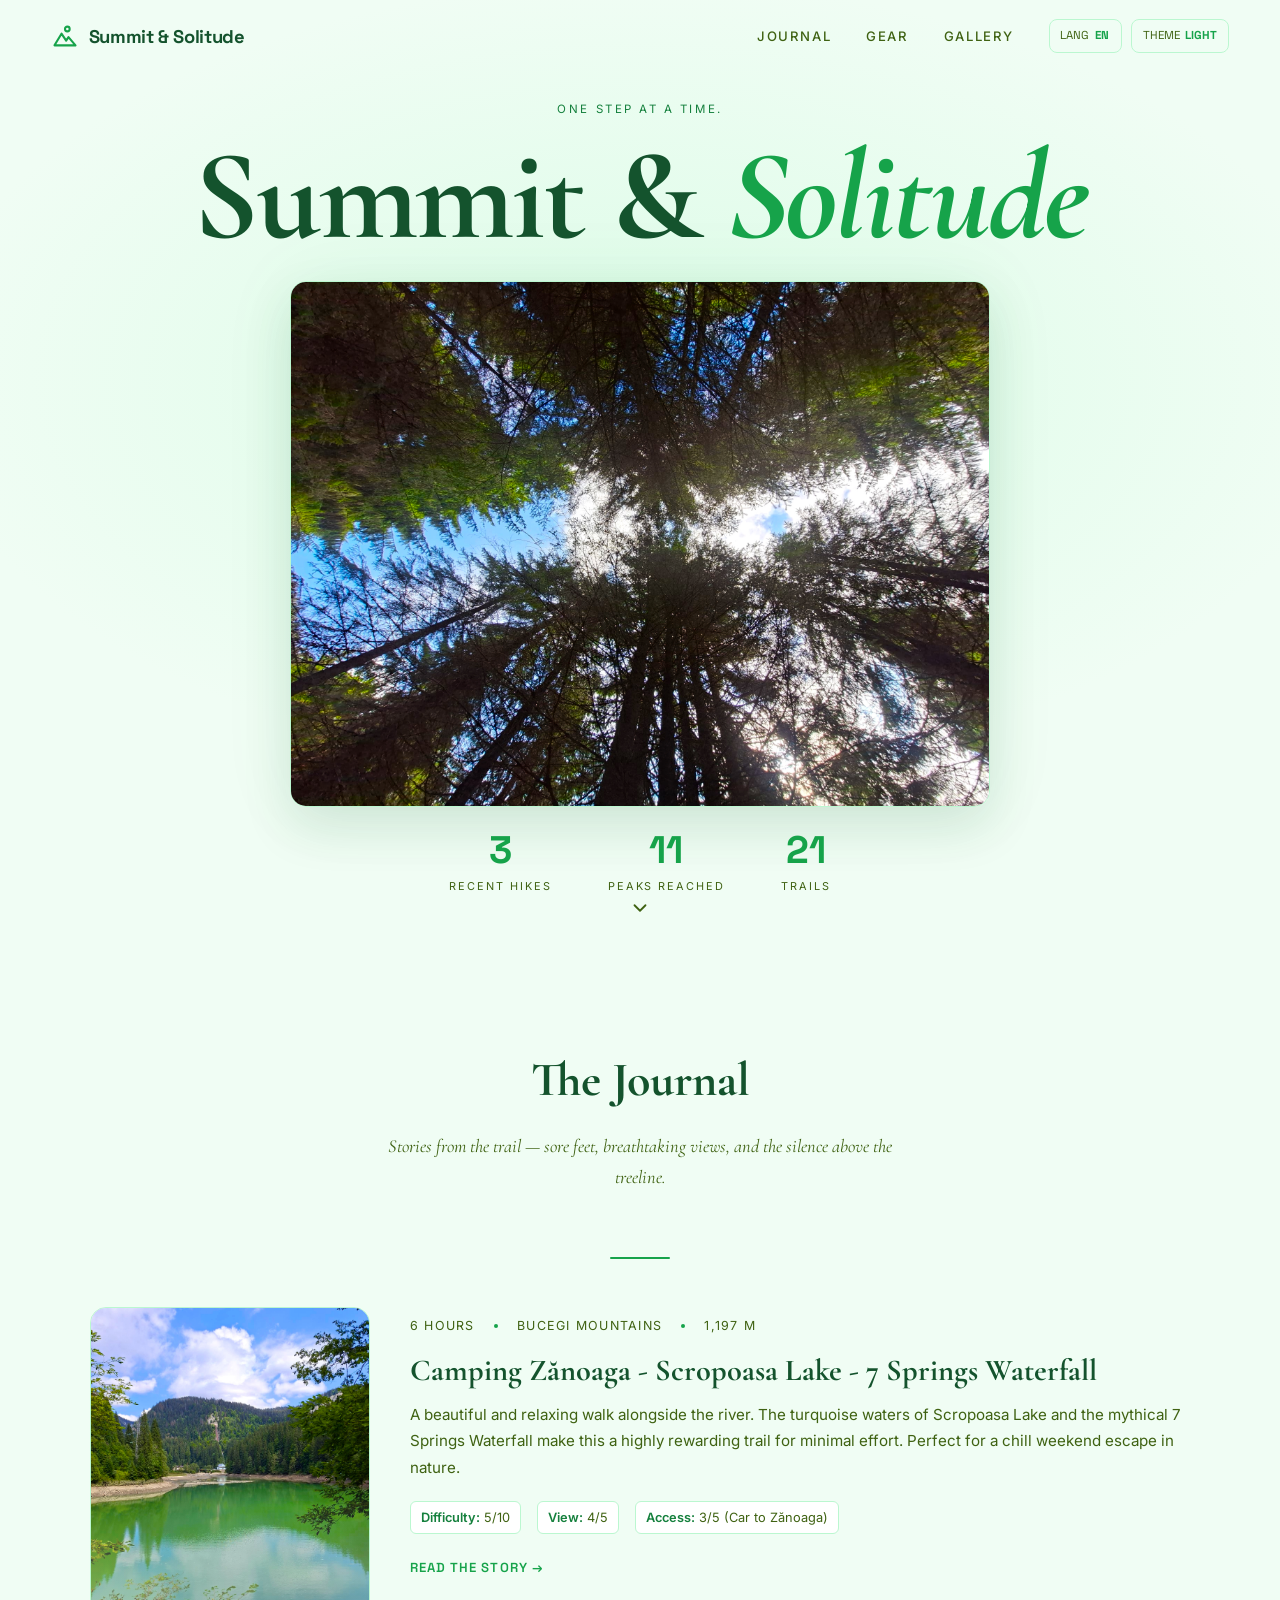
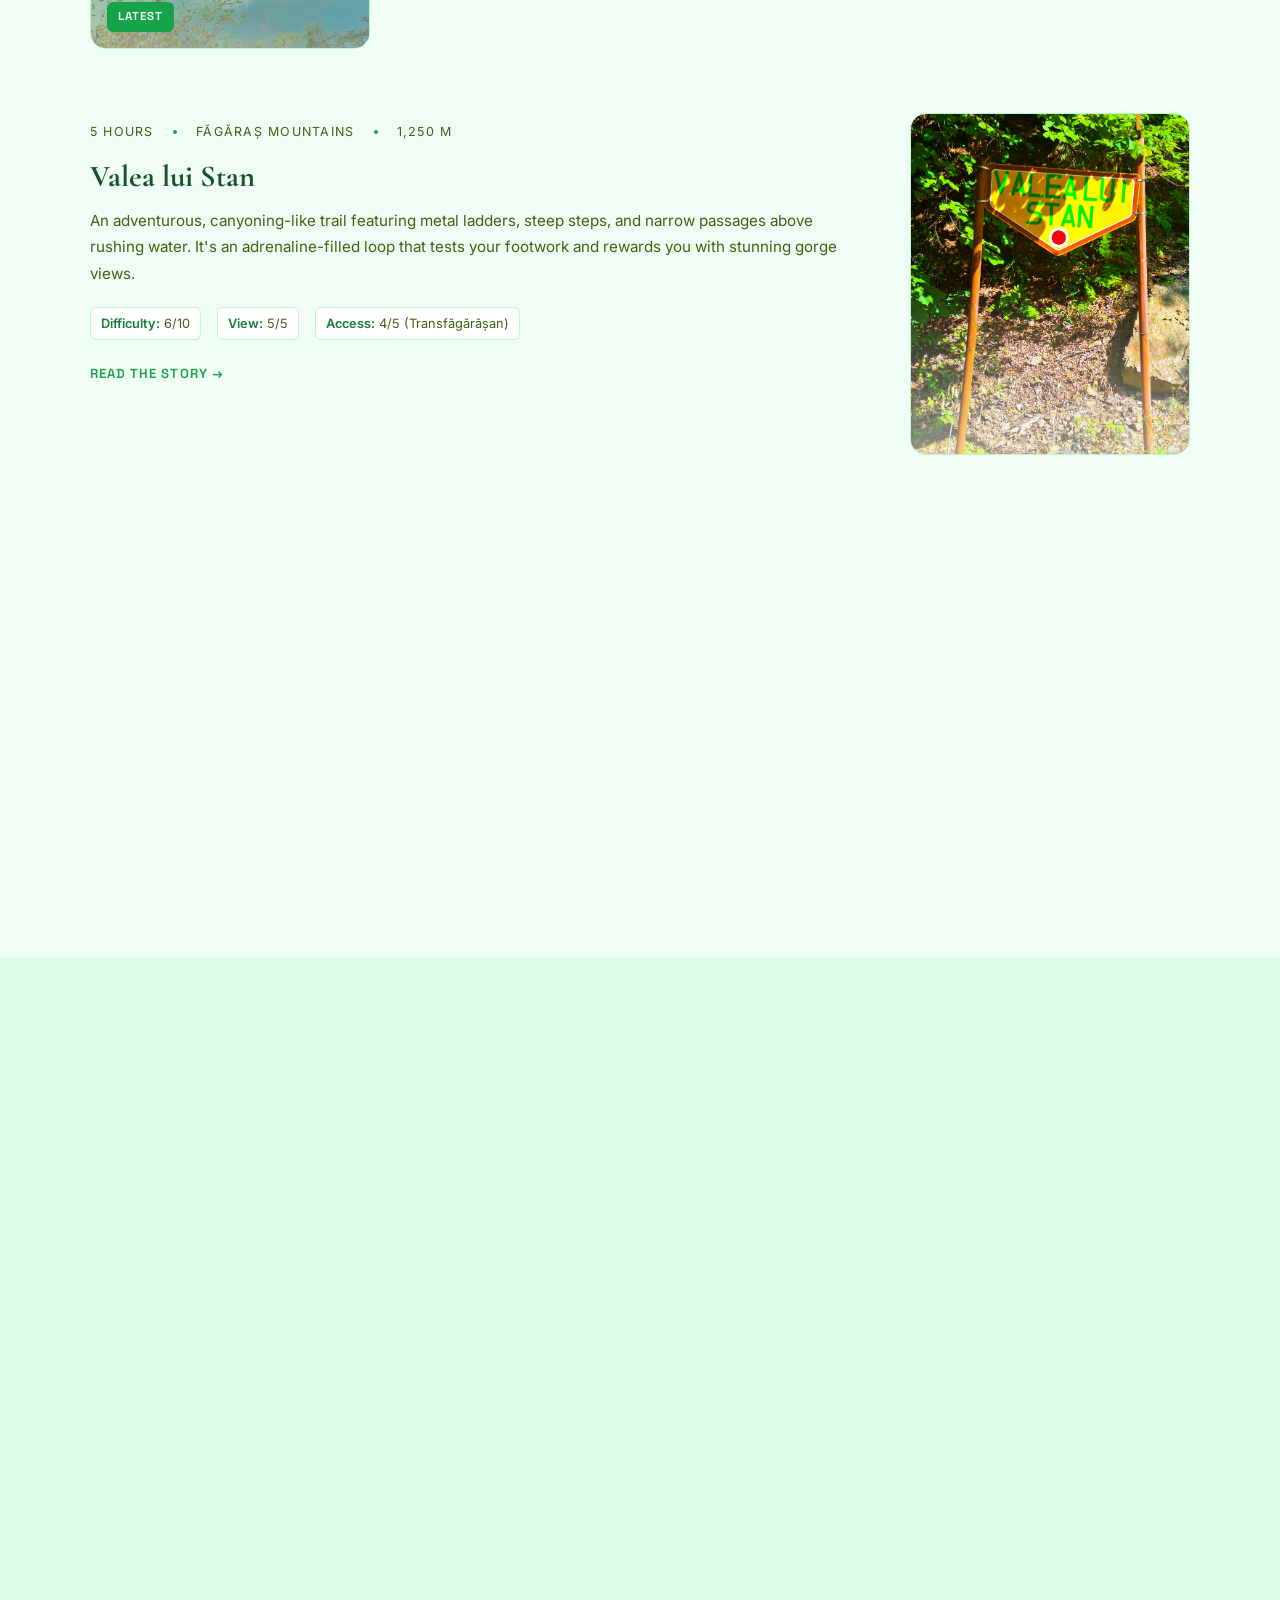
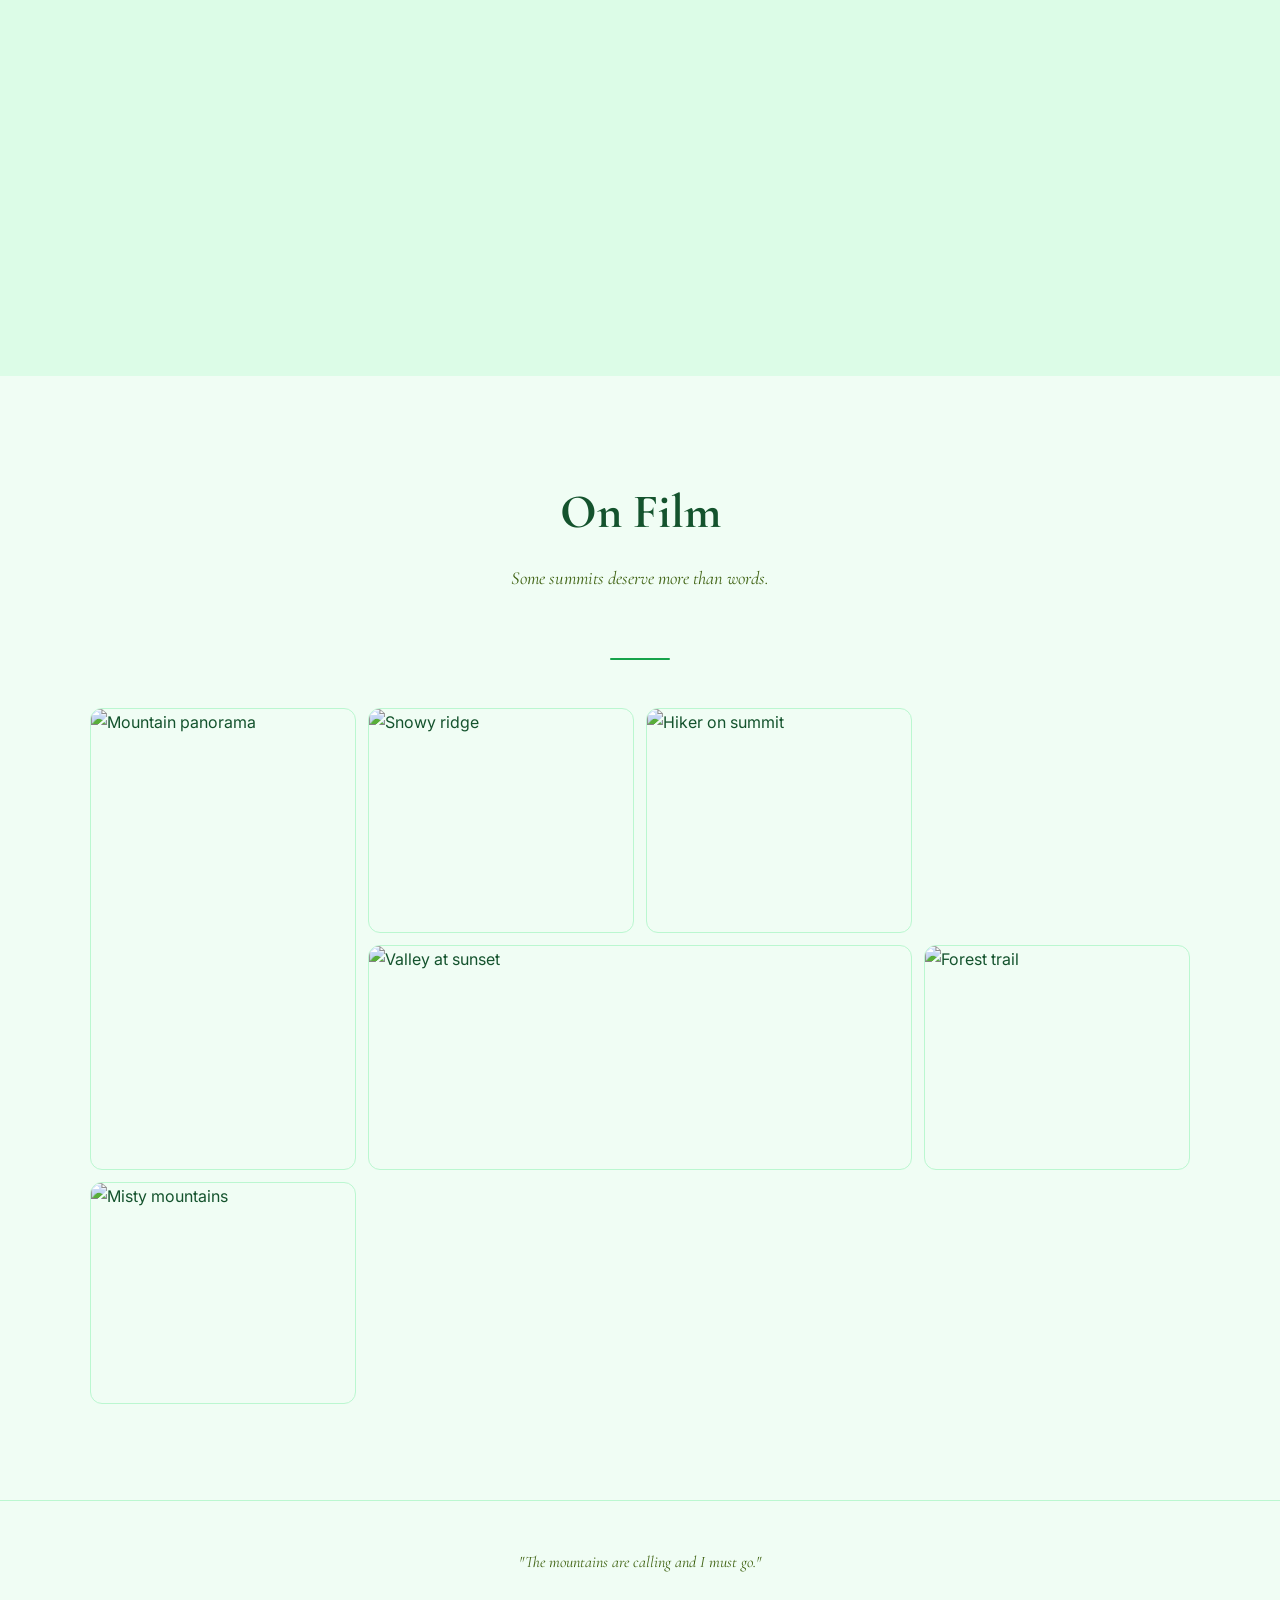
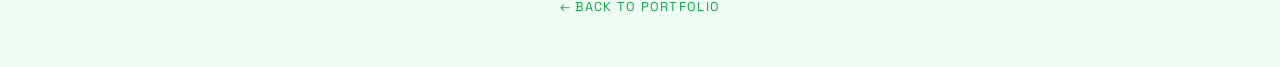
==== hiking.html @ 44d89823 "updated the hiking website" ====
<!DOCTYPE html>
<html lang="en" data-theme="dark">
<head>
<meta charset="UTF-8">
<meta name="viewport" content="width=device-width, initial-scale=1.0">
<title>Summit & Solitude — A Hiking Journal</title>
<link rel="preconnect" href="https://fonts.googleapis.com">
<link rel="preconnect" href="https://fonts.gstatic.com" crossorigin>
<link href="https://fonts.googleapis.com/css2?family=Cormorant+Garamond:ital,wght@0,400;0,600;0,700;1,400;1,600&family=Inter:wght@300;400;500;600&family=Space+Grotesk:wght@500;600;700&display=swap" rel="stylesheet">
<script>
(function(){
  var t = localStorage.getItem('theme');
  if(!t){ t = window.matchMedia('(prefers-color-scheme: light)').matches ? 'light' : 'dark'; }
  document.documentElement.setAttribute('data-theme', t);
})();
</script>
<style>
:root {
  --bg: #0a0f0a;
  --bg-elev: #0f1a0f;
  --surface: #141f14;
  --border: #1f2f1f;
  --text: #e8f0e8;
  --text-dim: #8a9a8a;
  --accent: #4ade80;
  --accent-2: #22c55e;
  --accent-soft: rgba(74,222,128,0.12);
  --radius: 16px;
  --serif: 'Cormorant Garamond', Georgia, serif;
  --sans: 'Inter', sans-serif;
  --display: 'Space Grotesk', sans-serif;
}
[data-theme="light"] {
  --bg: #f0fdf4;
  --bg-elev: #dcfce7;
  --surface: #ffffff;
  --border: #bbf7d0;
  --text: #14532d;
  --text-dim: #3f6212;
  --accent: #16a34a;
  --accent-2: #15803d;
  --accent-soft: rgba(22,163,74,0.10);
}
*, *::before, *::after { box-sizing: border-box; margin:0; padding:0; }
html { scroll-behavior: smooth; }
body {
  font-family: var(--sans);
  background: var(--bg);
  color: var(--text);
  line-height: 1.7;
  -webkit-font-smoothing: antialiased;
  overflow-x: hidden;
  transition: background .3s ease, color .3s ease;
}
img { display:block; max-width:100%; }
a { color: inherit; text-decoration:none; }
button { font: inherit; background:none; border:none; cursor:pointer; color:inherit; }

/* ========== NAV ========== */
.nav {
  position: fixed; top:0; left:0; right:0; z-index:100;
  padding: 1.2rem 0;
  transition: background .3s, backdrop-filter .3s, border-color .3s;
  border-bottom: 1px solid transparent;
}
.nav.scrolled {
  background: rgba(10,15,10,0.88);
  backdrop-filter: blur(14px);
  border-bottom-color: var(--border);
}
[data-theme="light"] .nav.scrolled { background: rgba(240,253,244,0.88); }
.nav-inner {
  width: min(1200px, 92%); margin-inline:auto;
  display:flex; align-items:center; justify-content:space-between;
}
.nav-logo {
  font-family: var(--display); font-weight:700; font-size:1.15rem;
  display:flex; align-items:center; gap:.6rem; letter-spacing:-0.02em;
}
.nav-logo svg { width:28px; height:28px; color:var(--accent); }
.nav-right { display:flex; align-items:center; gap:2.2rem; }
.nav-links { display:flex; gap:2.2rem; }
.nav-links a {
  font-size:.82rem; text-transform:uppercase; letter-spacing:.12em;
  color: var(--text-dim); transition: color .2s; font-weight:500;
}
.nav-links a:hover { color: var(--accent); }
.nav-controls { display:flex; align-items:center; gap:.6rem; }
.directive-toggle {
  height:34px; padding:0 .65rem; border:1px solid var(--border); border-radius:8px;
  display:flex; align-items:center; gap:.35rem; font-size:.72rem;
  color:var(--text-dim); cursor:pointer; transition: all .2s ease; user-select:none;
  font-family: var(--display); background: transparent;
}
.directive-toggle:hover { border-color: var(--accent); background: var(--accent-soft); }
.directive-toggle .d-kw { color: var(--accent-2); }
.directive-toggle .d-name { color: var(--text-dim); }
.directive-toggle .d-val { color: var(--accent); font-weight:700; min-width: 2.2ch; text-align:left; }
.nav-toggle { display:none; flex-direction:column; gap:4px; width:22px; background:none; border:none; padding:0; }
.nav-toggle span { height:2px; background:var(--text); border-radius:2px; transition:.25s; display:block; }
.nav-toggle.active span:nth-child(1){ transform: translateY(6px) rotate(45deg); }
.nav-toggle.active span:nth-child(2){ opacity:0; }
.nav-toggle.active span:nth-child(3){ transform: translateY(-6px) rotate(-45deg); }
@media (max-width: 700px) {
  .nav-right { position: fixed; top:64px; left:0; right:0; background:var(--bg); flex-direction:column; padding:1.5rem; gap:1.25rem; border-bottom:1px solid var(--border); transform:translateY(-140%); transition:transform .3s ease; align-items:flex-start; }
  .nav-right.open { transform:translateY(0); }
  .nav-links { flex-direction: column; gap:1.25rem; }
  .nav-controls { width:100%; justify-content:flex-start; }
  .nav-toggle { display:flex; }
}
@media (max-width: 380px) {
  .directive-toggle .d-kw { display:none; }
}

/* ========== HERO ========== */
.hero {
  position: relative;
  min-height: 100vh;
  display: flex;
  flex-direction: column;
  align-items: center;
  justify-content: center;
  overflow: hidden;
  background: radial-gradient(ellipse 80% 60% at 50% 40%, #0f1f0f 0%, var(--bg) 70%);
  padding: 100px 1.5rem 3rem;
  gap: 0;
}
[data-theme="light"] .hero { background: radial-gradient(ellipse 80% 60% at 50% 40%, #dcfce7 0%, var(--bg) 70%); }
.hero-title-wrap {
  text-align: center;
  z-index: 2;
  margin-bottom: 1rem;
}
.hero-eyebrow {
  font-family: var(--sans); font-size:.72rem;
  text-transform:uppercase; letter-spacing:.22em; color:var(--accent-2);
  margin-bottom:1rem;
}
.hero h1 {
  font-family: var(--serif); font-size: clamp(3.5rem, 10vw, 8rem);
  font-weight:700; line-height:0.95; letter-spacing:-0.02em;
}
.hero h1 em {
  font-style:italic; color:var(--accent);
}
.hero-visual {
  z-index: 1;
  width: min(85vw, 900px);
  max-width: 700px;
  margin: 0.5rem 0;
  border-radius: var(--radius);
  overflow: hidden;
  border: 1px solid var(--border);
  box-shadow: 0 40px 80px rgba(0,0,0,0.4), 0 0 120px rgba(74,222,128,0.08);
}
[data-theme="light"] .hero-visual {
  box-shadow: 0 20px 50px rgba(20,83,45,0.12), 0 0 80px rgba(22,163,74,0.06);
}
.hero-visual img {
  width: 100%; height: auto;
  display: block;
}
.hero-stats {
  display:flex; justify-content:center; gap:3.5rem; flex-wrap:wrap;
  z-index: 2;
  margin-top: 1rem;
}
.hero-stat { text-align:center; }
.hero-stat .num {
  font-family: var(--display); font-size:2.4rem; font-weight:700; color:var(--accent);
  line-height:1;
}
.hero-stat .lbl {
  font-size:.68rem; text-transform:uppercase; letter-spacing:.18em;
  color:var(--text-dim); margin-top:.5rem;
}
.scroll-hint {
  position:absolute; bottom:1rem; left:50%; transform:translateX(-50%);
  z-index:2; color:var(--text-dim);
  animation: bob 2.5s ease-in-out infinite;
}
.scroll-hint svg { width:22px; height:22px; }
@keyframes bob { 0%,100%{transform:translate(-50%,0);} 50%{transform:translate(-50%,10px);} }

@media (max-width: 600px) {
  .hero { padding-top: 90px; }
  .hero-visual { width: 95vw; }
  .hero-stats { gap: 2rem; }
  .hero-stat .num { font-size: 2rem; }
}

/* ========== SECTIONS ========== */
.container { width: min(1100px, 92%); margin-inline:auto; }
.section { padding: 6rem 0; }
.section-alt { background: var(--bg-elev); }

.section-header {
  text-align:center; margin-bottom:4rem;
}
.section-header h2 {
  font-family: var(--serif); font-size: clamp(2rem, 4vw, 3rem);
  font-weight:700; margin-bottom:.6rem;
}
.section-header p {
  font-family: var(--serif); font-style:italic; font-size:1.15rem;
  color: var(--text-dim); max-width: 520px; margin-inline:auto;
}

/* ========== JOURNAL ENTRIES ========== */
.journal-list { display:flex; flex-direction:column; gap:4rem; }

.entry {
  display:grid;
  grid-template-columns: 280px 1fr;
  gap: 2.5rem;
  align-items: start;
}
.entry:nth-child(even) {
  grid-template-columns: 1fr 280px;
}
.entry:nth-child(even) .entry-visual { order:2; }
.entry:nth-child(even) .entry-body { order:1; }

.entry-visual {
  position:relative; border-radius: var(--radius); overflow:hidden;
  border: 1px solid var(--border);
}
.entry-visual img {
  width:100%; height:340px; object-fit:cover;
  transition: transform .6s ease;
}
.entry-visual:hover img { transform: scale(1.05); }
.entry-visual::after {
  content:''; position:absolute; inset:0;
  background: linear-gradient(0deg, rgba(10,15,10,0.5) 0%, transparent 50%);
  pointer-events:none;
}
[data-theme="light"] .entry-visual::after {
  background: linear-gradient(0deg, rgba(240,253,244,0.5) 0%, transparent 50%);
}
.entry-badge {
  position:absolute; bottom:1rem; left:1rem; z-index:2;
  background: var(--accent); color: var(--bg);
  font-family: var(--display); font-size:.72rem; font-weight:700;
  padding: .35rem .7rem; border-radius: 6px;
  text-transform:uppercase; letter-spacing:.08em;
}

.entry-body { padding-top:.5rem; }
.entry-meta {
  display:flex; gap:1.2rem; align-items:center; margin-bottom:1rem;
  font-size:.78rem; color:var(--text-dim); text-transform:uppercase; letter-spacing:.1em;
}
.entry-meta .dot { width:4px; height:4px; background:var(--accent); border-radius:50%; }
.entry-body h3 {
  font-family: var(--serif); font-size: clamp(1.4rem, 3vw, 1.9rem);
  font-weight:700; margin-bottom:.8rem; line-height:1.2;
}
.entry-body h3 a { transition: color .2s; }
.entry-body h3 a:hover { color: var(--accent); }
.entry-body p {
  color: var(--text-dim); font-size:.95rem; line-height:1.75;
  margin-bottom:1.2rem;
}
/* New CSS for Ratings */
.entry-ratings {
  display: flex; gap: 1rem; flex-wrap: wrap; margin-bottom: 1.2rem;
  font-size: 0.8rem; font-family: var(--sans); color: var(--text-dim);
}
.entry-ratings span {
  background: var(--surface); border: 1px solid var(--border);
  padding: 0.3rem 0.6rem; border-radius: 6px;
  display: flex; align-items: center; gap: 0.3rem;
}
.entry-ratings strong { color: var(--accent-2); font-weight: 600; }

.read-more {
  font-family: var(--display); font-size:.82rem; font-weight:600;
  color: var(--accent); text-transform:uppercase; letter-spacing:.08em;
  display:inline-flex; align-items:center; gap:.4rem;
  transition: gap .2s;
}
.read-more:hover { gap:.7rem; }

@media (max-width: 800px) {
  .entry, .entry:nth-child(even) {
    grid-template-columns: 1fr;
  }
  .entry:nth-child(even) .entry-visual,
  .entry:nth-child(even) .entry-body { order: unset; }
  .entry-visual img { height:260px; }
}

/* ========== GEAR GRID ========== */
.gear-grid {
  display:grid;
  grid-template-columns: repeat(auto-fit, minmax(260px, 1fr));
  gap: 1.5rem;
}
.gear-card {
  background: var(--surface); border: 1px solid var(--border);
  border-radius: var(--radius); padding: 2rem;
  transition: all .3s ease;
}
.gear-card:hover {
  border-color: var(--accent);
  transform: translateY(-4px);
  box-shadow: 0 12px 32px rgba(0,0,0,0.3);
}
[data-theme="light"] .gear-card:hover {
  box-shadow: 0 12px 32px rgba(20,83,45,0.12);
}
.gear-card .icon {
  width:48px; height:48px; border-radius:12px;
  background: var(--accent-soft); color: var(--accent);
  display:flex; align-items:center; justify-content:center;
  margin-bottom:1.2rem;
}
.gear-card .icon svg { width:24px; height:24px; }
.gear-card h4 {
  font-family: var(--display); font-size:1rem; font-weight:600;
  margin-bottom:.4rem;
}
.gear-card p {
  font-size:.85rem; color:var(--text-dim); line-height:1.6;
}

/* ========== PHOTO GALLERY ========== */
.gallery {
  display:grid;
  grid-template-columns: repeat(4, 1fr);
  gap: .75rem;
}
.gallery-item {
  position:relative; border-radius:12px; overflow:hidden;
  border: 1px solid var(--border); cursor:pointer;
}
.gallery-item img {
  width:100%; height:220px; object-fit:cover;
  transition: transform .5s ease;
}
.gallery-item:hover img { transform: scale(1.08); }
.gallery-item.tall { grid-row: span 2; }
.gallery-item.tall img { height: 100%; min-height: 460px; }
.gallery-item.wide { grid-column: span 2; }

@media (max-width: 900px) {
  .gallery { grid-template-columns: repeat(2, 1fr); }
  .gallery-item.wide { grid-column: span 2; }
  .gallery-item.tall { grid-row: span 1; }
  .gallery-item.tall img { height:220px; min-height:auto; }
}

/* ========== FOOTER ========== */
.footer {
  border-top: 1px solid var(--border); padding: 3rem 0;
  text-align:center;
}
.footer p {
  font-family: var(--serif); font-style:italic;
  color: var(--text-dim); font-size:1rem;
}
.footer .back {
  display:inline-flex; align-items:center; gap:.5rem;
  margin-top:1.2rem; font-family: var(--display); font-size:.8rem;
  text-transform:uppercase; letter-spacing:.1em; color:var(--accent);
  transition: gap .2s;
}
.footer .back:hover { gap:.8rem; }

/* ========== REVEAL ANIMATIONS ========== */
.reveal {
  opacity:0; transform: translateY(30px);
  transition: opacity .7s ease, transform .7s ease;
}
.reveal.in-view { opacity:1; transform: translateY(0); }

/* ========== DIVIDER ========== */
.divider {
  width: 60px; height: 2px; background: var(--accent);
  margin: 0 auto 3rem; border-radius: 2px;
}
</style>
</head>
<body>

<nav class="nav" id="nav">
  <div class="nav-inner">
    <a href="#" class="nav-logo">
      <svg viewBox="0 0 24 24" fill="none" stroke="currentColor" stroke-width="1.8" stroke-linecap="round" stroke-linejoin="round">
        <path d="M3 20l6-10 4 6 2-3 6 7z"/>
        <circle cx="14" cy="6" r="2"/>
      </svg>
      Summit & Solitude
    </a>
    <div class="nav-right" id="navRight">
      <div class="nav-links">
        <a href="#journal" data-i18n="nav.journal">Journal</a>
        <a href="#gear" data-i18n="nav.gear">Gear</a>
        <a href="#gallery" data-i18n="nav.gallery">Gallery</a>
      </div>
      <div class="nav-controls">
        <button class="directive-toggle" id="langToggle" type="button" aria-label="Toggle language">
          <span class="d-name">LANG</span><span class="d-val" id="langVal">EN</span>
        </button>
        <button class="directive-toggle" id="themeToggle" type="button" aria-label="Toggle theme">
          <span class="d-name">THEME</span><span class="d-val" id="themeVal">DARK</span>
        </button>
      </div>
    </div>
    <button class="nav-toggle" id="navToggle" aria-label="Menu"><span></span><span></span><span></span></button>
  </div>
</nav>

<!-- HERO -->
<section class="hero">
  <div class="hero-title-wrap">
    <p class="hero-eyebrow" data-i18n="hero.eyebrow">One step at a time.</p>
    <h1>Summit & <em>Solitude</em></h1>
  </div>

  <div class="hero-visual">
    <img src="images/hiking_photo_1.jpg" alt="Mountain ridge">
  </div>

  <div class="hero-stats">
    <div class="hero-stat">
      <div class="num">3</div>
      <div class="lbl" data-i18n="hero.statClimbed">Recent Hikes</div>
    </div>
    <div class="hero-stat">
      <div class="num">11</div>
      <div class="lbl" data-i18n="hero.statPeaks">Peaks reached</div>
    </div>
    <div class="hero-stat">
      <div class="num">21</div>
      <div class="lbl" data-i18n="hero.statTrails">Trails</div>
    </div>
  </div>

  <div class="scroll-hint">
    <svg viewBox="0 0 24 24" fill="none" stroke="currentColor" stroke-width="2" stroke-linecap="round" stroke-linejoin="round"><path d="M6 9l6 6 6-6"/></svg>
  </div>
</section>

<!-- JOURNAL -->
<section id="journal" class="section">
  <div class="container">
    <div class="section-header reveal">
      <h2 data-i18n="journal.title">The Journal</h2>
      <p data-i18n="journal.subtitle">Stories from the trail — sore feet, breathtaking views, and the silence above the treeline.</p>
    </div>
    <div class="divider reveal"></div>

    <div class="journal-list" id="journalList"></div>
  </div>
</section>

<!-- GEAR -->
<section id="gear" class="section section-alt">
  <div class="container">
    <div class="section-header reveal">
      <h2 data-i18n="gear.title">The Kit</h2>
      <p data-i18n="gear.subtitle">Every kilogram on your back is a kilogram you will curse by hour three. Here is what I trust.</p>
    </div>
    <div class="divider reveal"></div>

    <div class="gear-grid" id="gearGrid"></div>
  </div>
</section>

<!-- GALLERY -->
<section id="gallery" class="section">
  <div class="container">
    <div class="section-header reveal">
      <h2 data-i18n="gallery.title">On Film</h2>
      <p data-i18n="gallery.subtitle">Some summits deserve more than words.</p>
    </div>
    <div class="divider reveal"></div>

    <div class="gallery">
      <div class="gallery-item tall reveal">
        <img src="https://images.unsplash.com/photo-1519681393784-d120267933ba?w=600&q=80" alt="Mountain panorama">
      </div>
      <div class="gallery-item reveal">
        <img src="https://images.unsplash.com/photo-1454496522488-7a8e488e8606?w=600&q=80" alt="Snowy ridge">
      </div>
      <div class="gallery-item reveal">
        <img src="https://images.unsplash.com/photo-1486870591958-9b9d0d1dda99?w=600&q=80" alt="Hiker on summit">
      </div>
      <div class="gallery-item wide reveal">
        <img src="https://images.unsplash.com/photo-1465188162913-8fb5709d6d57?w=900&q=80" alt="Valley at sunset">
      </div>
      <div class="gallery-item reveal">
        <img src="https://images.unsplash.com/photo-1500530855697-b586d89ba3ee?w=600&q=80" alt="Forest trail">
      </div>
      <div class="gallery-item reveal">
        <img src="https://images.unsplash.com/photo-1470071459604-3b5ec3a7fe05?w=600&q=80" alt="Misty mountains">
      </div>
    </div>
  </div>
</section>

<!-- FOOTER -->
<footer class="footer">
  <div class="container">
    <p data-i18n="footer.quote">"The mountains are calling and I must go."</p>
    <a href="index.html" class="back" data-i18n="footer.back">&larr; Back to Portfolio</a>
  </div>
</footer>

<script>
const i18n = {
  en: {
    nav: { journal: "Journal", gear: "Gear", gallery: "Gallery" },
    hero: {
      eyebrow: "One step at a time.",
      statClimbed: "Recent Hikes",
      statPeaks: "Peaks reached",
      statTrails: "Trails"
    },
    journal: {
      title: "The Journal",
      subtitle: "Stories from the trail — sore feet, breathtaking views, and the silence above the treeline.",
      labels: { difficulty: "Difficulty", view: "View", access: "Access" },
      entries: [
        {
          badge: "Latest",
          date: "6 hours",
          location: "Bucegi Mountains",
          elevation: "1,197 m",
          title: "Camping Zănoaga - Scropoasa Lake - 7 Springs Waterfall",
          text: "A beautiful and relaxing walk alongside the river. The turquoise waters of Scropoasa Lake and the mythical 7 Springs Waterfall make this a highly rewarding trail for minimal effort. Perfect for a chill weekend escape in nature.",
          ratings: { difficulty: "5/10", view: "4/5", access: "3/5 (Car to Zănoaga)" },
          readMore: "Read the story \u2192",
          link: "CampingZanoaga.html"
        },
        {
          date: "5 hours",
          location: "Făgăraș Mountains",
          elevation: "1,250 m",
          title: "Valea lui Stan",
          text: "An adventurous, canyoning-like trail featuring metal ladders, steep steps, and narrow passages above rushing water. It's an adrenaline-filled loop that tests your footwork and rewards you with stunning gorge views.",
          ratings: { difficulty: "6/10", view: "5/5", access: "4/5 (Transfăgărășan)" },
          readMore: "Read the story \u2192",
          link: "ValeaLuiStan.html"
        },
        {
          date: "3.5 hours",
          location: "Piatra Mare Mountains",
          elevation: "948 m",
          title: "7 Ladders Canyon (Canionul 7 Scări)",
          text: "Famous for its near-vertical metal ladders climbing right alongside cascading waterfalls. It's a thrilling, wet, and refreshing hike through a narrow limestone gorge that guarantees you won't leave completely dry.",
          ratings: { difficulty: "3/10", view: "3/5", access: "5/5 (Near Brașov)" },
          readMore: "Read the story \u2192",
          link: "7Scari.html"
        }
      ]
    },
    gear: {
      title: "The Kit",
      subtitle: "Every kilogram on your back is a kilogram you will curse by hour three. Here is what I trust.",
      items: [
        {
          icon: "<path d=\"M3 20l6-10 4 6 2-3 6 7z\"/><circle cx=\"14\" cy=\"6\" r=\"2\"/>",
          title: "Rucsac Mil-Tec Assault Pack Large 36 l",
          desc: "My go-to tactical black backpack. It is rugged, spacious enough for all the layers and food, and sits perfectly during long ascents."
        },
        {
          icon: "<path d=\"M12 2L2 7l10 5 10-5-10-5z\"/><path d=\"M2 17l10 5 10-5\"/><path d=\"M2 12l10 5 10-5\"/>",
          title: "Trail Boots",
          desc: "Nothing overly fancy or expensive. A solid, basic pair of boots is all it takes to keep the grip tight and avoid blisters."
        },
        {
          icon: "<circle cx=\"12\" cy=\"12\" r=\"10\"/><path d=\"M12 6v6l4 2\"/>",
          title: "Classic Watch & Screenless Tracker",
          desc: "I ditched the smartwatch. Now, I wear a normal watch paired with a Whoop-style screenless fitness band to track the effort without the digital distractions."
        },
        {
          icon: "<rect x=\"5\" y=\"2\" width=\"14\" height=\"20\" rx=\"2\" ry=\"2\"/><path d=\"M12 18h.01\"/>",
          title: "Phone & Trail Signs",
          desc: "No complex map setups. I rely on my phone, tracking the painted markers on the trees (like the blue cross), and interacting with other hikers for info."
        }
      ]
    },
    gallery: {
      title: "On Film",
      subtitle: "Some summits deserve more than words."
    },
    footer: {
      quote: "\"The mountains are calling and I must go.\"",
      back: "\u2190 Back to Portfolio"
    }
  },
  ro: {
    nav: { journal: "Jurnal", gear: "Echipament", gallery: "Galerie" },
    hero: {
      eyebrow: "Un pas pe r\u00e2nd.",
      statClimbed: "Drumeții Recente",
      statPeaks: "V\u00e2rfuri atinse",
      statTrails: "Trasee"
    },
    journal: {
      title: "Jurnalul",
      subtitle: "Pove\u0219ti de pe potec\u0103 \u2014 picioare dureroase, priveli\u0219ti care taie respira\u021bia \u0219i lini\u0219tea deasupra limitei p\u0103durii.",
      labels: { difficulty: "Dificultate", view: "Priveliște", access: "Acces" },
      entries: [
        {
          badge: "Cel mai recent",
          date: "6 ore",
          location: "Munții Bucegi",
          elevation: "1.197 m",
          title: "Traseu Camping Zănoaga - Lacul Scropoasa - Cascada 7 Izvoare",
          text: "O plimbare frumoasă și relaxantă de-a lungul râului. Apele turcoaz ale Lacului Scropoasa și mitica Cascadă 7 Izvoare fac din acest traseu o experiență extrem de satisfăcătoare cu un efort minim. Perfect pentru o evadare de weekend.",
          ratings: { difficulty: "5/10", view: "4/5", access: "3/5 (Auto până la Zănoaga)" },
          readMore: "Cite\u0219te povestea \u2192",
          link: "CampingZanoaga.html"
        },
        {
          date: "5 ore",
          location: "Munții Făgăraș",
          elevation: "1.250 m",
          title: "Valea lui Stan",
          text: "Un traseu aventuros, cu elemente de canioning, dotat cu scări metalice, trepte abrupte și pasaje înguste deasupra apei învolburate. Este un circuit plin de adrenalină care îți testează agilitatea pe stânci.",
          ratings: { difficulty: "6/10", view: "5/5", access: "4/5 (Transfăgărășan)" },
          readMore: "Cite\u0219te povestea \u2192",
          link: "ValeaLuiStan.html"
        },
        {
          date: "3.5 ore",
          location: "Munții Piatra Mare",
          elevation: "948 m",
          title: "Canionul 7 Scări",
          text: "Faimos pentru scările sale metalice verticale care urcă exact pe lângă cascade. Este o drumeție palpitantă, umedă și răcoroasă printr-un defileu îngust care garantează că nu vei pleca complet uscat.",
          ratings: { difficulty: "3/10", view: "3/5", access: "5/5 (Lângă Brașov)" },
          readMore: "Cite\u0219te povestea \u2192",
          link: "7Scari.html"
        }
      ]
    },
    gear: {
      title: "Echipamentul",
      subtitle: "Fiecare kilogram din rucsac este un kilogram pe care \u00eel vei blestema dup\u0103 ora trei. Iat\u0103 \u00een ce am \u00eencredere.",
      items: [
        {
          icon: "<path d=\"M3 20l6-10 4 6 2-3 6 7z\"/><circle cx=\"14\" cy=\"6\" r=\"2\"/>",
          title: "Rucsac Mil-Tec Assault Pack Large 36 l",
          desc: "Rucsacul meu tactic negru de bază. Este rezistent, suficient de încăpător pentru straturi și mâncare, și stă perfect pe urcările lungi."
        },
        {
          icon: "<path d=\"M12 2L2 7l10 5 10-5-10-5z\"/><path d=\"M2 17l10 5 10-5\"/><path d=\"M2 12l10 5 10-5\"/>",
          title: "Bocanci de Drumeție",
          desc: "Nimic excesiv de pretențios. O pereche simplă și purtată suficient este tot ce trebuie pentru a menține aderența și a evita bătăturile."
        },
        {
          icon: "<circle cx=\"12\" cy=\"12\" r=\"10\"/><path d=\"M12 6v6l4 2\"/>",
          title: "Ceas Clasic & Brățară fără Ecran",
          desc: "Am renunțat la smartwatch. Acum port un ceas normal combinat cu o brățară de fitness tip Whoop, pentru a măsura efortul fără să mă distragă ecranele."
        },
        {
          icon: "<rect x=\"5\" y=\"2\" width=\"14\" height=\"20\" rx=\"2\" ry=\"2\"/><path d=\"M12 18h.01\"/>",
          title: "Telefon & Marcaje Montane",
          desc: "Fără sisteme GPS complicate. Mă bazez pe telefon, urmăresc semnele vopsite pe copaci (cum ar fi crucea albastră) și interacționez cu ceilalți drumeți."
        }
      ]
    },
    gallery: {
      title: "\u00cen Cadre",
      subtitle: "Unele v\u00e2rfuri merit\u0103 mai mult dec\u00e2t cuvinte."
    },
    footer: {
      quote: "\u201eMun\u021bii cheam\u0103 \u0219i trebuie s\u0103 plec.\u201d",
      back: "\u2190 \u00cenapoi la Portofoliu"
    }
  }
};

let currentLang = localStorage.getItem('lang') || (navigator.language.toLowerCase().startsWith('ro') ? 'ro' : 'en');

function t(path) {
  return path.split('.').reduce((o,k) => (o ? o[k] : undefined), i18n[currentLang]);
}

const journalImages = [
  "images/lake.jpg",
  "images/valea_lui_stan.jpg",
  "https://images.unsplash.com/photo-1441974231531-c6227db76b6e?w=800&q=80"
];

function renderJournal() {
  const entries = t('journal.entries');
  const labels = t('journal.labels');
  if (!entries) return;
  document.getElementById('journalList').innerHTML = entries.map((entry, idx) => `
    <article class="entry reveal">
      <div class="entry-visual">
        <img src="${journalImages[idx]}" alt="${entry.title}">
        ${entry.badge ? `<span class="entry-badge">${entry.badge}</span>` : ''}
      </div>
      <div class="entry-body">
        <div class="entry-meta">
          <span>${entry.date}</span><span class="dot"></span><span>${entry.location}</span><span class="dot"></span><span>${entry.elevation}</span>
        </div>
        <h3><a href="${entry.link}">${entry.title}</a></h3>
        <p>${entry.text}</p>
        
        <div class="entry-ratings">
          <span><strong>${labels.difficulty}:</strong> ${entry.ratings.difficulty}</span>
          <span><strong>${labels.view}:</strong> ${entry.ratings.view}</span>
          <span><strong>${labels.access}:</strong> ${entry.ratings.access}</span>
        </div>

        <a href="${entry.link}" class="read-more">${entry.readMore}</a>
      </div>
    </article>
  `).join('');
}

function renderGear() {
  const items = t('gear.items');
  if (!items) return;
  document.getElementById('gearGrid').innerHTML = items.map(item => `
    <div class="gear-card reveal">
      <div class="icon">
        <svg viewBox="0 0 24 24" fill="none" stroke="currentColor" stroke-width="2" stroke-linecap="round" stroke-linejoin="round">${item.icon}</svg>
      </div>
      <h4>${item.title}</h4>
      <p>${item.desc}</p>
    </div>
  `).join('');
}

function applyLanguage() {
  document.documentElement.lang = currentLang;
  document.querySelectorAll('[data-i18n]').forEach(el => {
    const val = t(el.getAttribute('data-i18n'));
    if (typeof val === 'string') el.textContent = val;
  });
  document.getElementById('langVal').textContent = currentLang.toUpperCase();
  renderJournal();
  renderGear();
  localStorage.setItem('lang', currentLang);
}

/* Theme toggle */
document.getElementById('themeToggle').addEventListener('click', () => {
  const html = document.documentElement;
  const next = html.getAttribute('data-theme') === 'dark' ? 'light' : 'dark';
  html.setAttribute('data-theme', next);
  localStorage.setItem('theme', next);
  document.getElementById('themeVal').textContent = next.toUpperCase();
});

/* Language toggle */
document.getElementById('langToggle').addEventListener('click', () => {
  currentLang = currentLang === 'en' ? 'ro' : 'en';
  applyLanguage();
  observeReveals();
});

/* Mobile nav */
const navToggle = document.getElementById('navToggle');
const navRight = document.getElementById('navRight');
navToggle.addEventListener('click', () => {
  navRight.classList.toggle('open');
  navToggle.classList.toggle('active');
});
document.querySelectorAll('#navRight a').forEach(a => a.addEventListener('click', () => {
  navRight.classList.remove('open');
  navToggle.classList.remove('active');
}));

/* Nav scroll effect */
const nav = document.getElementById('nav');
window.addEventListener('scroll', () => {
  nav.classList.toggle('scrolled', window.pageYOffset > 60);
});

/* Reveal on scroll */
const io = new IntersectionObserver((entries) => {
  entries.forEach(entry => {
    if (entry.isIntersecting) {
      entry.target.classList.add('in-view');
      io.unobserve(entry.target);
    }
  });
}, { threshold: 0.12 });

function observeReveals() {
  document.querySelectorAll('.reveal:not(.in-view)').forEach(el => io.observe(el));
}

/* Init */
document.getElementById('themeVal').textContent = document.documentElement.getAttribute('data-theme').toUpperCase();
applyLanguage();
observeReveals();
</script>

</body>
</html>
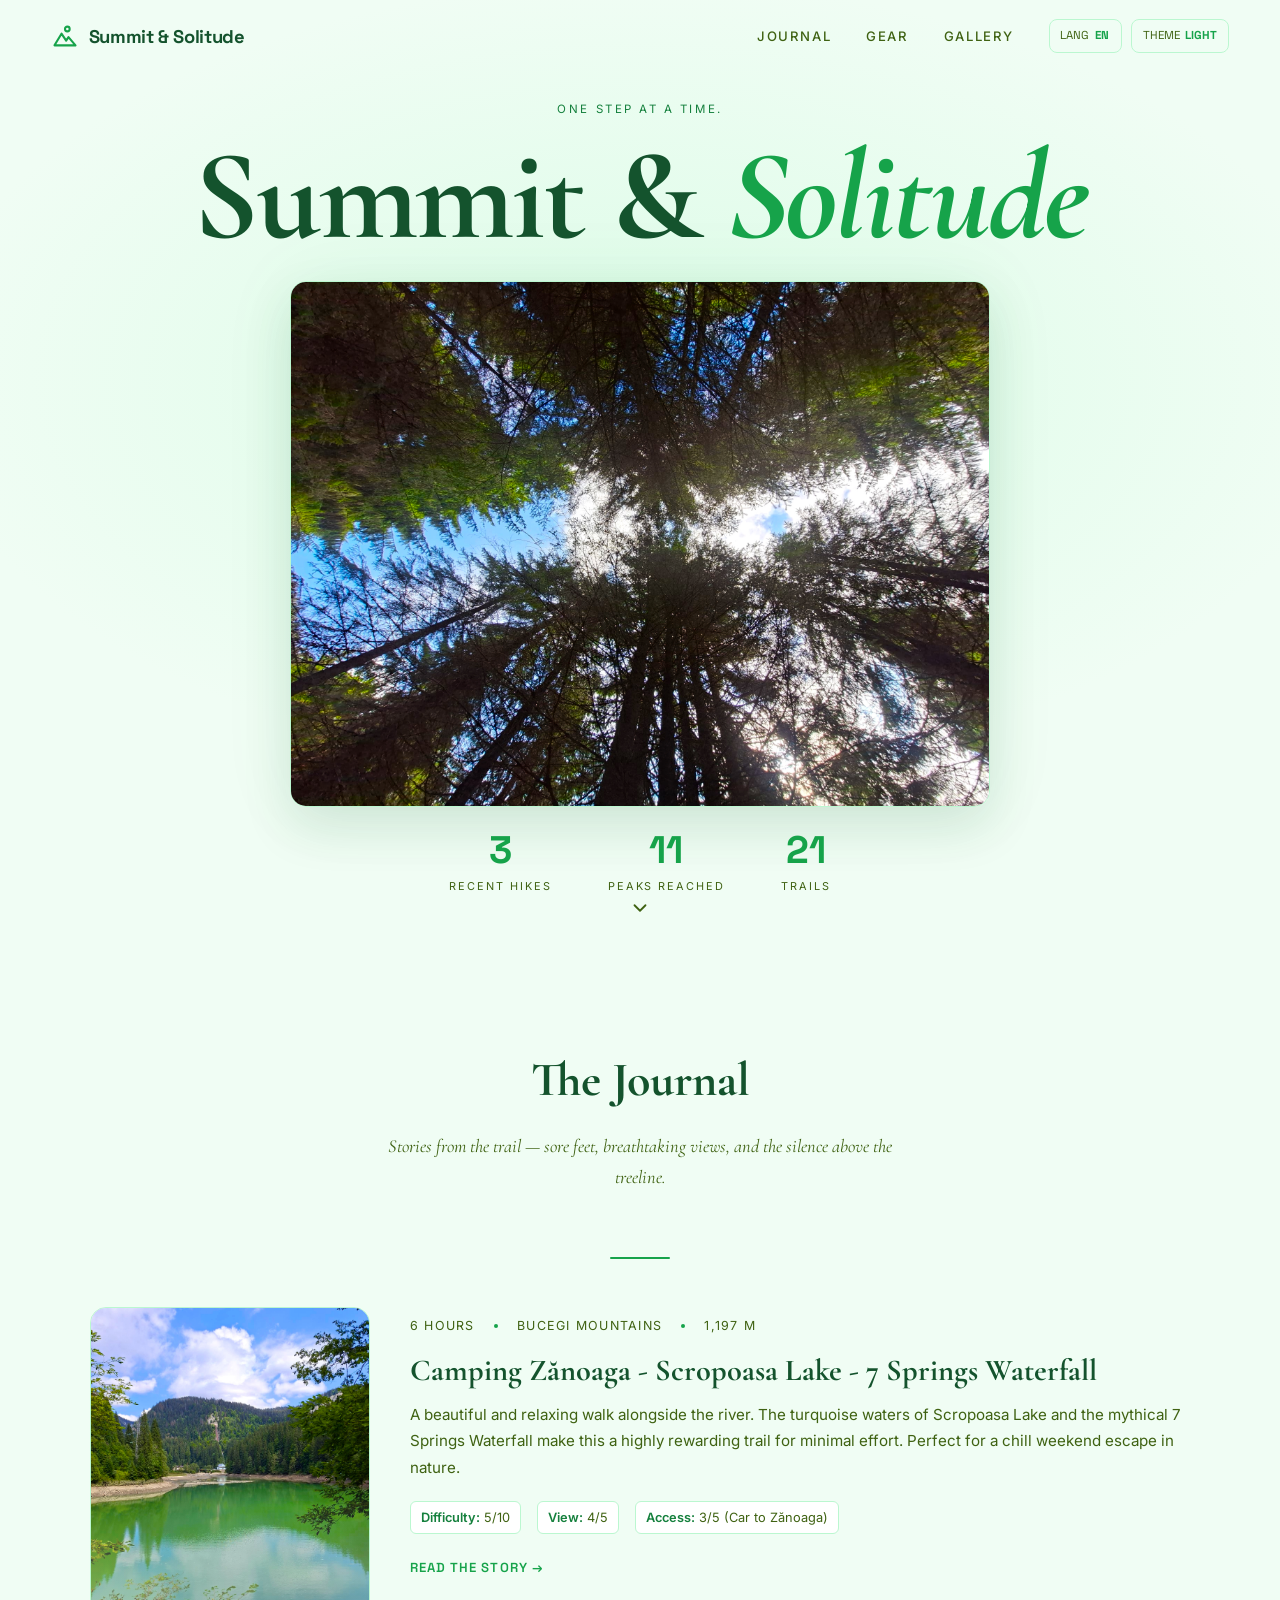
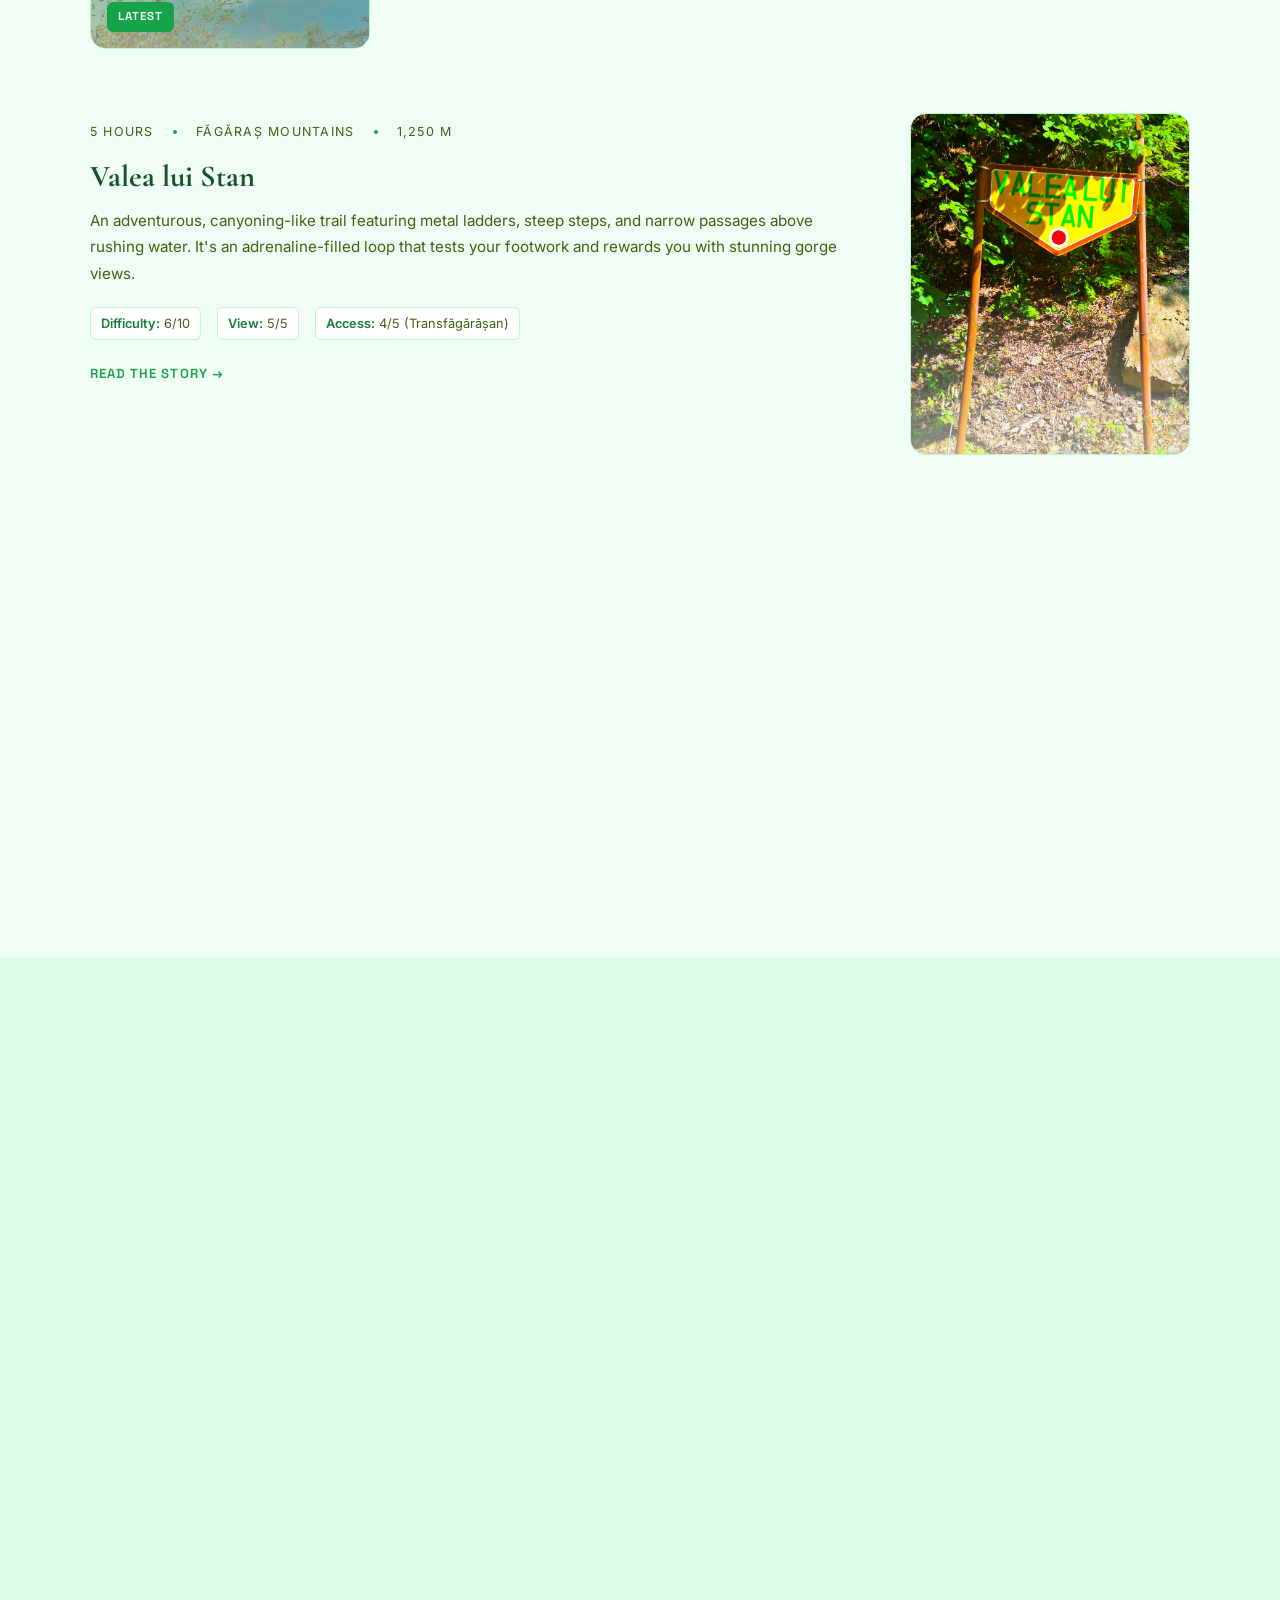
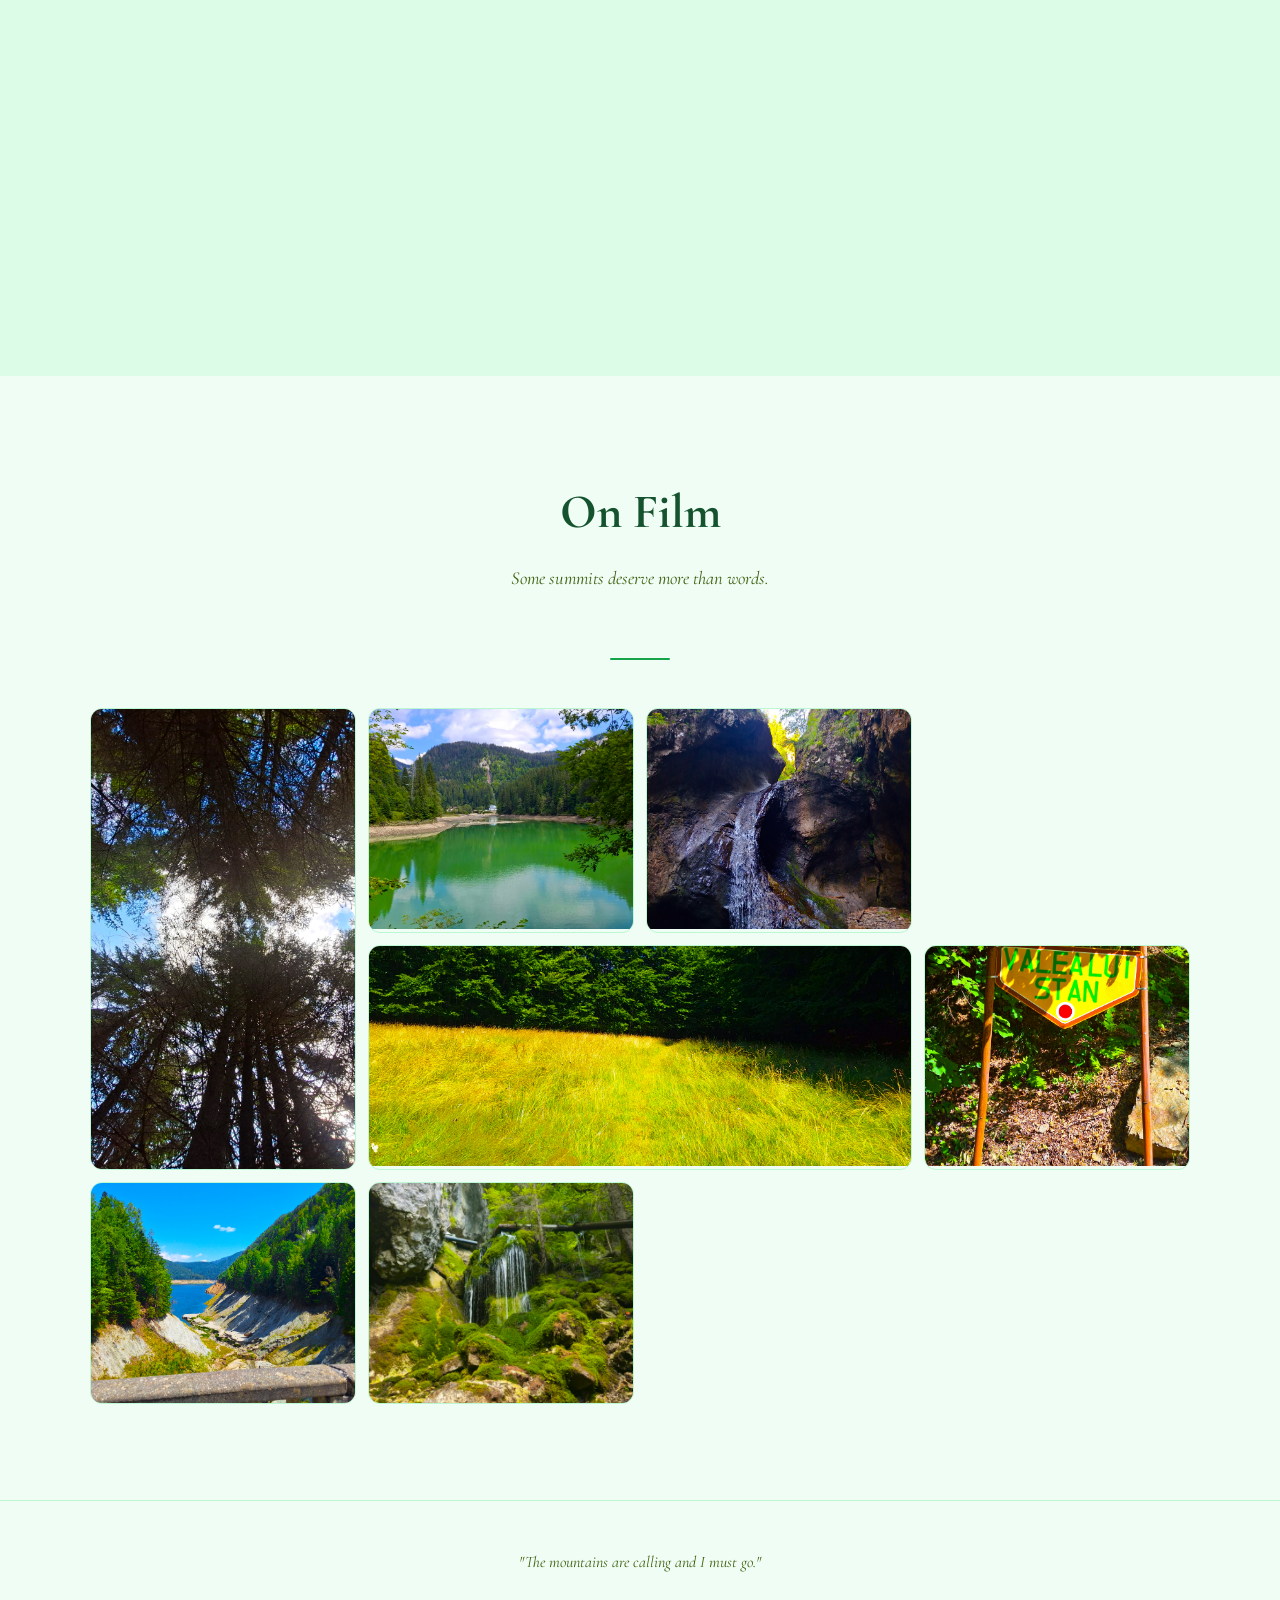
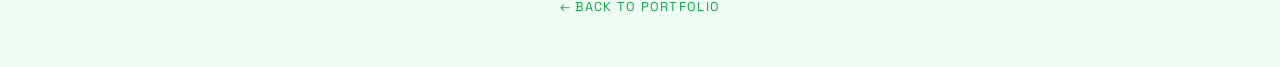
==== commit 14cff004: "Changed the photos from On Film section" ====
--- a/hiking.html
+++ b/hiking.html
@@ -480,22 +480,25 @@
 
     <div class="gallery">
       <div class="gallery-item tall reveal">
-        <img src="https://images.unsplash.com/photo-1519681393784-d120267933ba?w=600&q=80" alt="Mountain panorama">
+        <img src="images/hiking_photo_1.jpg" alt="Mountain panorama">
       </div>
       <div class="gallery-item reveal">
-        <img src="https://images.unsplash.com/photo-1454496522488-7a8e488e8606?w=600&q=80" alt="Snowy ridge">
+        <img src="images/lake.jpg" alt="Snowy ridge">
       </div>
       <div class="gallery-item reveal">
-        <img src="https://images.unsplash.com/photo-1486870591958-9b9d0d1dda99?w=600&q=80" alt="Hiker on summit">
+        <img src="images/mini_waterfall.jpg" alt="Hiker on summit">
       </div>
       <div class="gallery-item wide reveal">
-        <img src="https://images.unsplash.com/photo-1465188162913-8fb5709d6d57?w=900&q=80" alt="Valley at sunset">
+        <img src="images/poiana.jpg" alt="Valley at sunset">
       </div>
       <div class="gallery-item reveal">
-        <img src="https://images.unsplash.com/photo-1500530855697-b586d89ba3ee?w=600&q=80" alt="Forest trail">
+        <img src="images/valea_lui_stan.jpg" alt="Forest trail">
       </div>
       <div class="gallery-item reveal">
-        <img src="https://images.unsplash.com/photo-1470071459604-3b5ec3a7fe05?w=600&q=80" alt="Misty mountains">
+        <img src="images/vidraru.jpg" alt="Misty mountains">
+      </div>
+      <div class="gallery-item reveal">
+        <img src="images/waterfall.jpg" alt="Misty mountains">
       </div>
     </div>
   </div>
